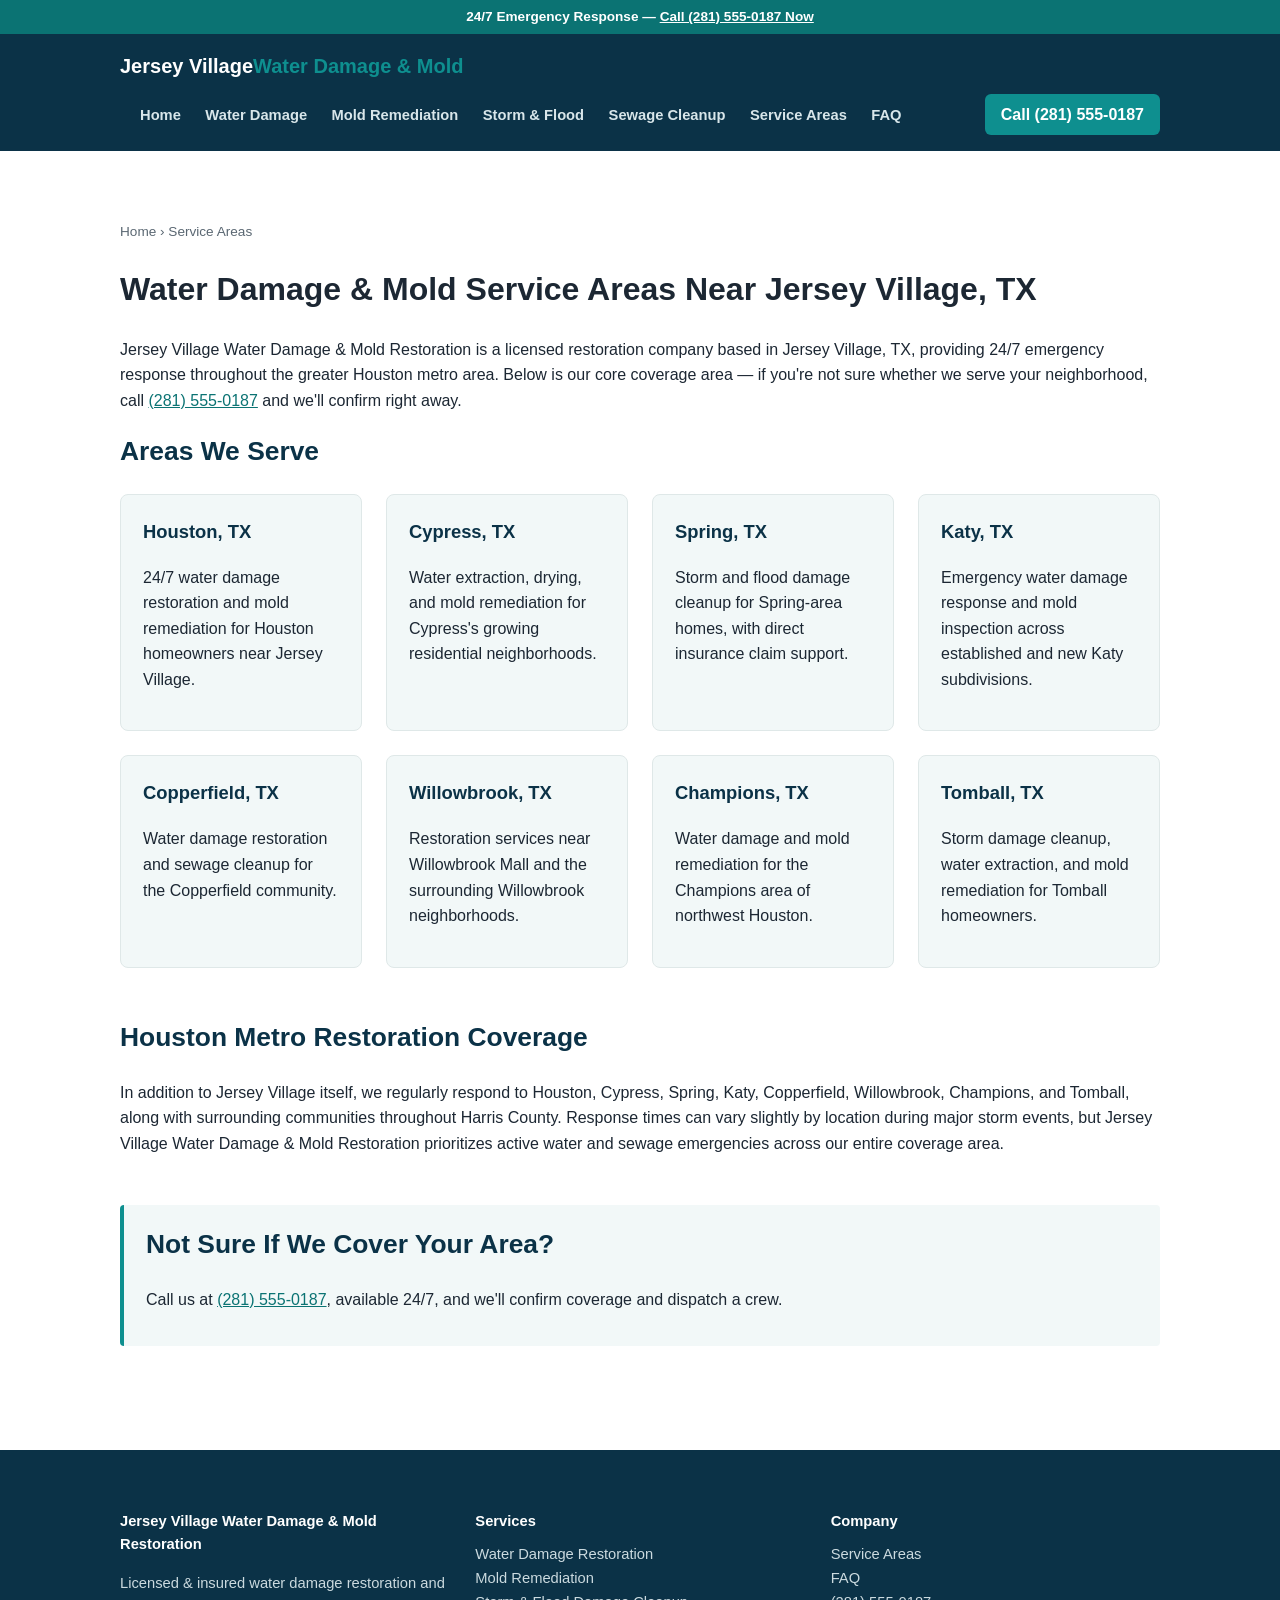
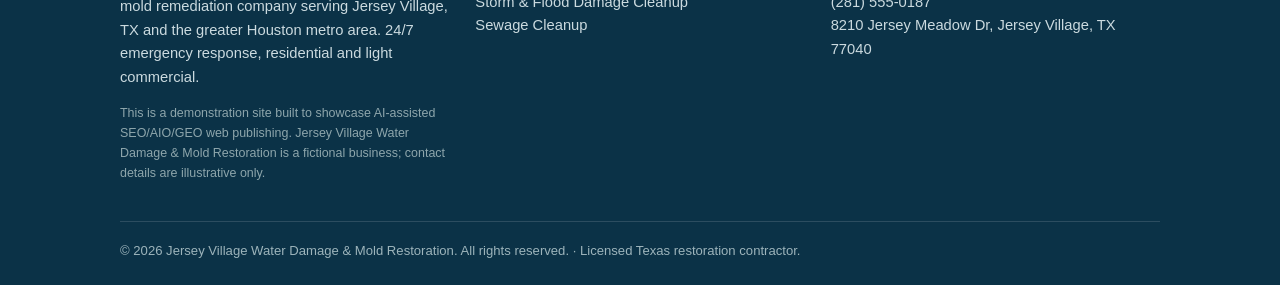
==== service-areas.html @ 95d33997 "Initial site: Jersey Village Water Damage & Mold Restoration demo (SEO/AIO/GEO)" ====
<!doctype html>
<html lang="en">
<head>
<meta charset="utf-8">
<meta name="viewport" content="width=device-width, initial-scale=1">
<title>Service Areas | Jersey Village, Houston, Cypress, Katy, Tomball | Jersey Village Water Damage & Mold Restoration</title>
<meta name="description" content="Jersey Village Water Damage & Mold Restoration serves Jersey Village, Houston, Cypress, Spring, Katy, and Tomball, TX. See our full 24/7 coverage area.">
<link rel="canonical" href="https://jerseyvillewaterdamage.trafficforge.app/service-areas.html">
<meta property="og:title" content="Service Areas | Jersey Village, Houston, Cypress, Katy, Tomball | Jersey Village Water Damage & Mold Restoration">
<meta property="og:description" content="Jersey Village Water Damage & Mold Restoration serves Jersey Village, Houston, Cypress, Spring, Katy, and Tomball, TX. See our full 24/7 coverage area.">
<meta property="og:type" content="website">
<meta property="og:url" content="https://jerseyvillewaterdamage.trafficforge.app/service-areas.html">
<link rel="stylesheet" href="/styles.css">
<script type="application/ld+json">
[
  {
    "@context": "https://schema.org",
    "@type": "HomeAndConstructionBusiness",
    "name": "Jersey Village Water Damage & Mold Restoration",
    "image": "https://jerseyvillewaterdamage.trafficforge.app/images/jersey-village-water-damage-crew.jpg",
    "@id": "https://jerseyvillewaterdamage.trafficforge.app",
    "url": "https://jerseyvillewaterdamage.trafficforge.app",
    "telephone": "+12815550187",
    "priceRange": "$$",
    "address": {
      "@type": "PostalAddress",
      "streetAddress": "8210 Jersey Meadow Dr",
      "addressLocality": "Jersey Village",
      "addressRegion": "TX",
      "postalCode": "77040",
      "addressCountry": "US"
    },
    "geo": { "@type": "GeoCoordinates", "latitude": 29.8825, "longitude": -95.5474 },
    "areaServed": ["Jersey Village, TX", "Houston, TX", "Cypress, TX", "Spring, TX", "Katy, TX", "Copperfield, TX", "Willowbrook, TX", "Champions, TX", "Tomball, TX"],
    "openingHoursSpecification": [
      { "@type": "OpeningHoursSpecification", "dayOfWeek": ["Monday","Tuesday","Wednesday","Thursday","Friday","Saturday","Sunday"], "opens": "00:00", "closes": "23:59" }
    ],
    "sameAs": []
  },
  {
    "@context": "https://schema.org",
    "@type": "Service",
    "serviceType": "Water Damage & Mold Restoration Services",
    "provider": {
      "@type": "HomeAndConstructionBusiness",
      "name": "Jersey Village Water Damage & Mold Restoration",
      "telephone": "+12815550187",
      "url": "https://jerseyvillewaterdamage.trafficforge.app"
    },
    "areaServed": [
      { "@type": "City", "name": "Houston, TX" },
      { "@type": "City", "name": "Cypress, TX" },
      { "@type": "City", "name": "Spring, TX" },
      { "@type": "City", "name": "Katy, TX" },
      { "@type": "City", "name": "Copperfield, TX" },
      { "@type": "City", "name": "Willowbrook, TX" },
      { "@type": "City", "name": "Champions, TX" },
      { "@type": "City", "name": "Tomball, TX" }
    ]
  }
]
</script>
</head>
<body>
<div class="emergency-bar">24/7 Emergency Response &mdash; <a href="tel:+12815550187">Call (281) 555-0187 Now</a></div>
<header class="site">
  <div class="wrap">
    <a class="brand" href="/">Jersey Village<span>Water Damage &amp; Mold</span></a>
    <nav class="main">
      <a href="/">Home</a>
      <a href="/services/water-damage-restoration.html">Water Damage</a>
      <a href="/services/mold-remediation.html">Mold Remediation</a>
      <a href="/services/storm-flood-damage-cleanup.html">Storm &amp; Flood</a>
      <a href="/services/sewage-cleanup.html">Sewage Cleanup</a>
      <a href="/service-areas.html">Service Areas</a>
      <a href="/faq.html">FAQ</a>
    </nav>
    <a class="phone-badge" href="tel:+12815550187">Call (281) 555-0187</a>
  </div>
</header>
<main>
  <div class="wrap">
    <p class="breadcrumb"><a href="/">Home</a> &rsaquo; Service Areas</p>
    <h1>Water Damage &amp; Mold Service Areas Near Jersey Village, TX</h1>

<p>Jersey Village Water Damage &amp; Mold Restoration is a licensed restoration company based in Jersey Village, TX, providing 24/7 emergency response throughout the greater Houston metro area. Below is our core coverage area &mdash; if you're not sure whether we serve your neighborhood, call <a href="tel:+12815550187">(281) 555-0187</a> and we'll confirm right away.</p>

<section>
  <h2>Areas We Serve</h2>
  <div class="areas-grid">
    <div class="card">
      <h3>Houston, TX</h3>
      <p>24/7 water damage restoration and mold remediation for Houston homeowners near Jersey Village.</p>
    </div>
    <div class="card">
      <h3>Cypress, TX</h3>
      <p>Water extraction, drying, and mold remediation for Cypress's growing residential neighborhoods.</p>
    </div>
    <div class="card">
      <h3>Spring, TX</h3>
      <p>Storm and flood damage cleanup for Spring-area homes, with direct insurance claim support.</p>
    </div>
    <div class="card">
      <h3>Katy, TX</h3>
      <p>Emergency water damage response and mold inspection across established and new Katy subdivisions.</p>
    </div>
    <div class="card">
      <h3>Copperfield, TX</h3>
      <p>Water damage restoration and sewage cleanup for the Copperfield community.</p>
    </div>
    <div class="card">
      <h3>Willowbrook, TX</h3>
      <p>Restoration services near Willowbrook Mall and the surrounding Willowbrook neighborhoods.</p>
    </div>
    <div class="card">
      <h3>Champions, TX</h3>
      <p>Water damage and mold remediation for the Champions area of northwest Houston.</p>
    </div>
    <div class="card">
      <h3>Tomball, TX</h3>
      <p>Storm damage cleanup, water extraction, and mold remediation for Tomball homeowners.</p>
    </div>
  </div>
</section>

<section>
  <h2>Houston Metro Restoration Coverage</h2>
  <p>In addition to Jersey Village itself, we regularly respond to Houston, Cypress, Spring, Katy, Copperfield, Willowbrook, Champions, and Tomball, along with surrounding communities throughout Harris County. Response times can vary slightly by location during major storm events, but Jersey Village Water Damage &amp; Mold Restoration prioritizes active water and sewage emergencies across our entire coverage area.</p>
</section>

<section class="callout">
  <h2 style="margin-top:0">Not Sure If We Cover Your Area?</h2>
  <p>Call us at <a href="tel:+12815550187">(281) 555-0187</a>, available 24/7, and we'll confirm coverage and dispatch a crew.</p>
</section>

  </div>
</main>
<footer class="site">
  <div class="wrap">
    <div class="footer-grid">
      <div>
        <h4>Jersey Village Water Damage &amp; Mold Restoration</h4>
        <p>Licensed &amp; insured water damage restoration and mold remediation company serving Jersey Village, TX and the greater Houston metro area. 24/7 emergency response, residential and light commercial.</p>
        <p class="disclosure">This is a demonstration site built to showcase AI-assisted SEO/AIO/GEO web publishing. Jersey Village Water Damage &amp; Mold Restoration is a fictional business; contact details are illustrative only.</p>
      </div>
      <div>
        <h4>Services</h4>
        <a href="/services/water-damage-restoration.html">Water Damage Restoration</a><br>
        <a href="/services/mold-remediation.html">Mold Remediation</a><br>
        <a href="/services/storm-flood-damage-cleanup.html">Storm &amp; Flood Damage Cleanup</a><br>
        <a href="/services/sewage-cleanup.html">Sewage Cleanup</a>
      </div>
      <div>
        <h4>Company</h4>
        <a href="/service-areas.html">Service Areas</a><br>
        <a href="/faq.html">FAQ</a><br>
        <a href="tel:+12815550187">(281) 555-0187</a><br>
        <span>8210 Jersey Meadow Dr, Jersey Village, TX 77040</span>
      </div>
    </div>
    <div class="footer-bottom">
      &copy; 2026 Jersey Village Water Damage &amp; Mold Restoration. All rights reserved. &middot; Licensed Texas restoration contractor.
    </div>
  </div>
</footer>
</body>
</html>
---- styles.css ----
:root{
  --navy:#0b3247;
  --navy-light:#124a63;
  --accent:#0e8f8f;
  --accent-dark:#0b7373;
  --ink:#1c2733;
  --muted:#5a6772;
  --bg:#ffffff;
  --bg-alt:#f2f8f8;
  --border:#dfe8e8;
}
*{box-sizing:border-box}
body{margin:0;font-family:-apple-system,BlinkMacSystemFont,"Segoe UI",Roboto,Helvetica,Arial,sans-serif;color:var(--ink);line-height:1.6;background:var(--bg)}
a{color:var(--accent-dark)}
a:hover{color:var(--accent)}
img{max-width:100%}
.wrap{max-width:1080px;margin:0 auto;padding:0 20px}
header.site{background:var(--navy);color:#fff}
header.site .wrap{display:flex;align-items:center;justify-content:space-between;padding:16px 20px;flex-wrap:wrap;gap:12px}
.brand{font-size:1.25rem;font-weight:700;color:#fff;text-decoration:none}
.brand span{color:var(--accent)}
nav.main a{color:#d8e6ea;text-decoration:none;margin-left:20px;font-weight:600;font-size:.92rem}
nav.main a:hover{color:#fff}
.phone-badge{background:var(--accent);color:#fff;padding:8px 16px;border-radius:6px;font-weight:700;text-decoration:none;white-space:nowrap}
.phone-badge:hover{background:var(--accent-dark);color:#fff}
.emergency-bar{background:var(--accent-dark);color:#fff;text-align:center;font-weight:700;font-size:.85rem;padding:6px 12px}
.emergency-bar a{color:#fff;text-decoration:underline}
.hero{background:linear-gradient(135deg,var(--navy) 0%,var(--navy-light) 100%);color:#fff;padding:64px 0}
.hero h1{font-size:2.3rem;margin:0 0 16px;max-width:820px}
.hero p.lead{font-size:1.12rem;max-width:680px;color:#dcecec}
.hero .cta-row{margin-top:28px;display:flex;gap:14px;flex-wrap:wrap}
.btn{display:inline-block;padding:13px 26px;border-radius:6px;font-weight:700;text-decoration:none}
.btn-primary{background:var(--accent);color:#fff}
.btn-primary:hover{background:var(--accent-dark);color:#fff}
.btn-secondary{background:transparent;color:#fff;border:2px solid #ffffff66}
.btn-secondary:hover{border-color:#fff}
main{padding:56px 0}
section{margin-bottom:48px}
h2{font-size:1.65rem;color:var(--navy);margin-top:0}
h3{font-size:1.15rem;color:var(--navy)}
.grid{display:grid;grid-template-columns:repeat(auto-fit,minmax(230px,1fr));gap:20px}
.card{border:1px solid var(--border);border-radius:8px;padding:22px;background:var(--bg-alt)}
.card h3{margin-top:0}
.card a.card-link{font-weight:700;text-decoration:none}
.faq-item{border-bottom:1px solid var(--border);padding:18px 0}
.faq-item:last-child{border-bottom:none}
.faq-item h3{margin:0 0 8px}
ul.checklist{list-style:none;padding:0;margin:0}
ul.checklist li{padding-left:28px;position:relative;margin-bottom:10px}
ul.checklist li:before{content:"✓";position:absolute;left:0;color:var(--accent);font-weight:700}
.callout{background:var(--bg-alt);border-left:4px solid var(--accent);padding:18px 22px;border-radius:4px}
.areas-grid{display:grid;grid-template-columns:repeat(auto-fit,minmax(240px,1fr));gap:24px}
.breadcrumb{font-size:.85rem;color:var(--muted);margin-bottom:18px}
.breadcrumb a{color:var(--muted);text-decoration:none}
.breadcrumb a:hover{text-decoration:underline}
footer.site{background:var(--navy);color:#cbdadf;padding:40px 0 24px;font-size:.92rem}
footer.site h4{color:#fff;margin-bottom:10px}
footer.site a{color:#cbdadf;text-decoration:none}
footer.site a:hover{color:#fff}
.footer-grid{display:grid;grid-template-columns:repeat(auto-fit,minmax(200px,1fr));gap:26px;margin-bottom:24px}
.footer-bottom{border-top:1px solid #ffffff22;padding-top:18px;font-size:.82rem;color:#9db4bb}
.disclosure{font-size:.78rem;color:#8ea6ac;margin-top:6px}
@media (max-width:640px){.hero h1{font-size:1.7rem}nav.main{display:none}}
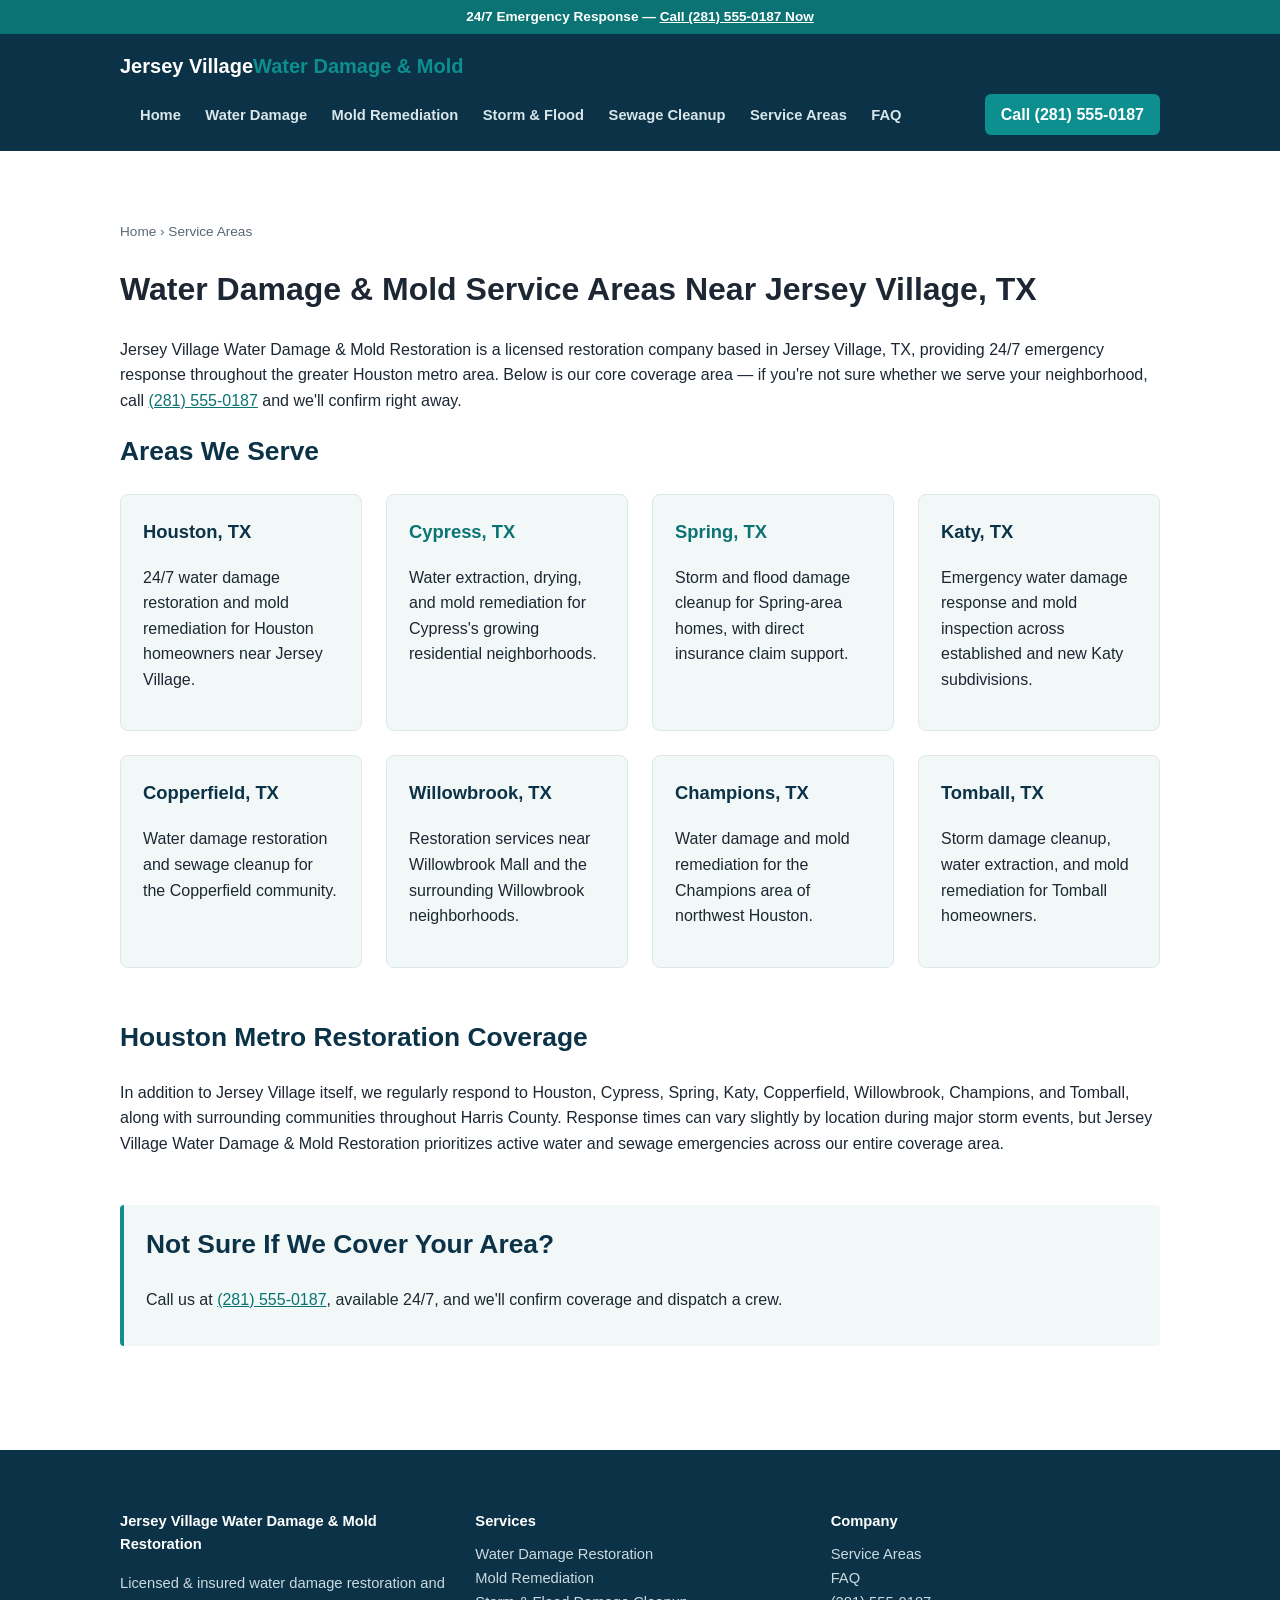
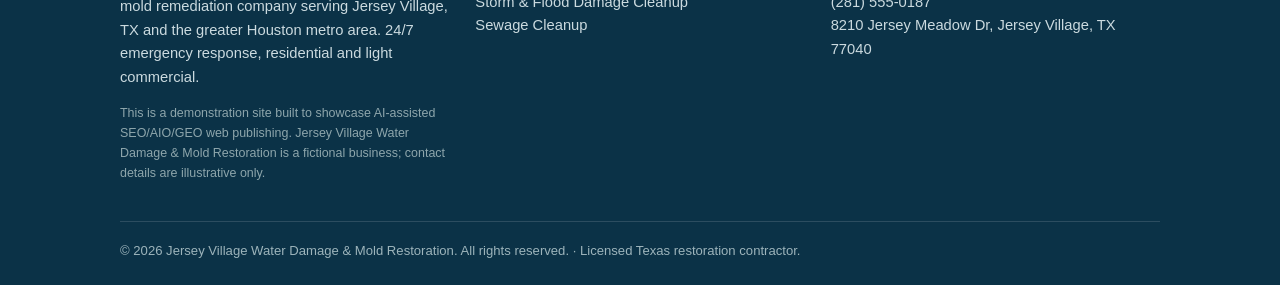
==== commit f4786456: "Fix orphaned service-area pages: link city cards on service-areas hub" ====
--- a/service-areas.html
+++ b/service-areas.html
@@ -93,11 +93,11 @@
       <p>24/7 water damage restoration and mold remediation for Houston homeowners near Jersey Village.</p>
     </div>
     <div class="card">
-      <h3>Cypress, TX</h3>
+      <h3><a class="card-link" href="/areas/water-damage-restoration-cypress-tx.html">Cypress, TX</a></h3>
       <p>Water extraction, drying, and mold remediation for Cypress's growing residential neighborhoods.</p>
     </div>
     <div class="card">
-      <h3>Spring, TX</h3>
+      <h3><a class="card-link" href="/areas/mold-remediation-spring-tx.html">Spring, TX</a></h3>
       <p>Storm and flood damage cleanup for Spring-area homes, with direct insurance claim support.</p>
     </div>
     <div class="card">
